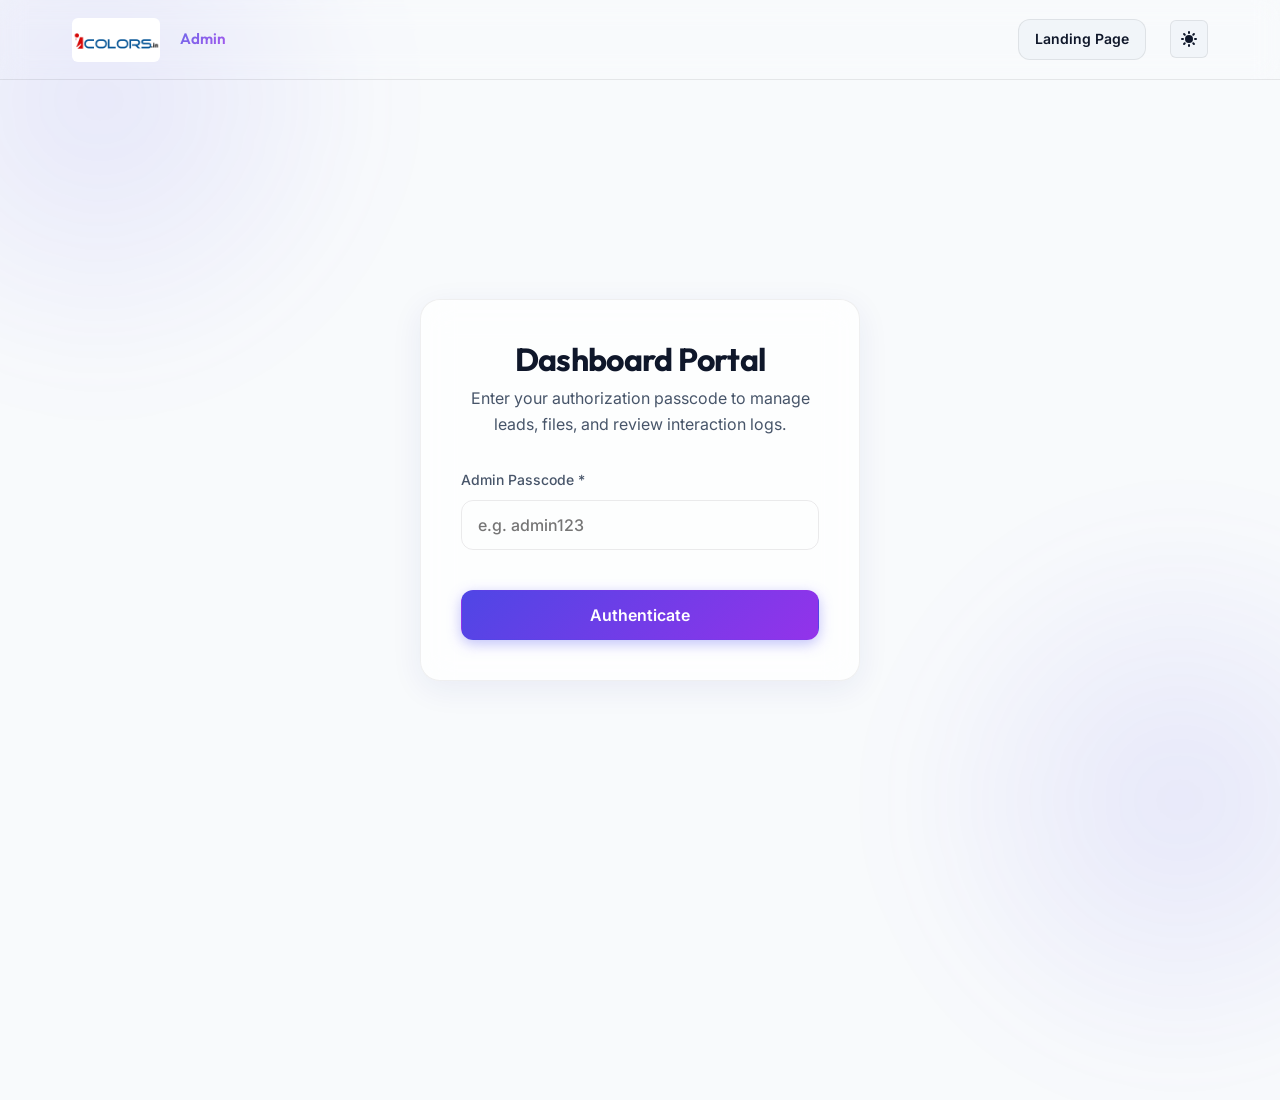
==== admin.html @ 18c03196 "Initial commit of iColors document portal" ====
<!DOCTYPE html>
<html lang="en" data-theme="dark">
<head>
  <meta charset="UTF-8">
  <meta name="viewport" content="width=device-width, initial-scale=1.0">
  <meta name="robots" content="noindex, nofollow">
  
  <title>iColors | Admin Dashboard</title>
  
  <!-- Styles -->
  <link rel="stylesheet" href="style.css?v=1.0.2">
</head>
<body>

  <!-- Background Glowing Elements -->
  <div class="bg-glow bg-glow-1"></div>
  <div class="bg-glow bg-glow-2"></div>

  <!-- Setup Banner (managed by app.js) -->

  <!-- Header / Nav for Dashboard -->
  <header class="navbar">
    <div class="container">
      <div class="logo-container" onclick="window.location.reload()">
        <img src="logo.jpeg" alt="iColors Logo" class="logo-img">
        <span style="font-size: 0.95rem; font-weight: 600; opacity: 0.8; margin-left: 0.5rem; background: var(--accent-gradient); -webkit-background-clip: text; -webkit-text-fill-color: transparent;">Admin</span>
      </div>
      <div class="nav-actions">
        <a href="index.html" class="btn btn-secondary" style="padding: 0.5rem 1rem; font-size: 0.875rem;">Landing Page</a>
        <button id="theme-toggle" class="theme-toggle-btn" aria-label="Toggle Theme">
          <svg class="moon-icon" viewBox="0 0 20 20" fill="currentColor">
            <path d="M17.293 13.293A8 8 0 016.707 2.707a8.001 8.001 0 1010.586 10.586z"></path>
          </svg>
          <svg class="sun-icon" viewBox="0 0 20 20" fill="currentColor">
            <path fill-rule="evenodd" d="M10 2a1 1 0 011 1v1a1 1 0 11-2 0V3a1 1 0 011-1zm4 8a4 4 0 11-8 0 4 4 0 018 0zm-.464 4.95l.707.707a1 1 0 001.414-1.414l-.707-.707a1 1 0 00-1.414 1.414zm2.12-10.607a1 1 0 010 1.414l-.706.707a1 1 0 11-1.414-1.414l.707-.707a1 1 0 011.414 0zM17 11a1 1 0 100-2h-1a1 1 0 100 2h1zm-7 4a1 1 0 011 1v1a1 1 0 11-2 0v-1a1 1 0 011-1zM5.05 6.464A1 1 0 106.46 5.05l-.707-.707a1 1 0 00-1.414 1.414l.707.707zm1.414 8.486l-.707.707a1 1 0 01-1.414-1.414l.707-.707a1 1 0 011.414 1.414zM4 11a1 1 0 100-2H3a1 1 0 000 2h1z" clip-rule="evenodd"></path>
          </svg>
        </button>
      </div>
    </div>
  </header>

  <!-- Login Section (Unauthenticated state) -->
  <main id="admin-login-section" class="admin-login-wrapper">
    <div class="glass-card login-card">
      <div class="login-header">
        <h2>Dashboard Portal</h2>
        <p>Enter your authorization passcode to manage leads, files, and review interaction logs.</p>
      </div>
      <form id="admin-login-form">
        <div class="form-group">
          <label for="passcode" class="form-label">Admin Passcode *</label>
          <input type="password" id="passcode" class="form-input" placeholder="e.g. admin123" required>
        </div>
        <button type="submit" class="btn btn-primary" style="width: 100%; margin-top: 1rem; padding: 0.9rem;">
          <span>Authenticate</span>
        </button>
      </form>
    </div>
  </main>

  <!-- Dashboard Section (Authenticated state) -->
  <main id="admin-dashboard-section" class="admin-layout" style="display: none;">
    <!-- Sidebar Navigation -->
    <aside class="admin-sidebar">
      <div class="sidebar-link active" data-target="sec-analytics">
        <svg fill="none" stroke="currentColor" viewBox="0 0 24 24"><path stroke-linecap="round" stroke-linejoin="round" stroke-width="2" d="M9 19v-6a2 2 0 00-2-2H5a2 2 0 00-2 2v6a2 2 0 002 2h2a2 2 0 002-2zm0 0V9a2 2 0 012-2h2a2 2 0 012 2v10m-6 0a2 2 0 002 2h2a2 2 0 002-2m0 0V5a2 2 0 012-2h2a2 2 0 012 2v14a2 2 0 01-2 2h-2a2 2 0 01-2-2z"></path></svg>
        <span>Analytics</span>
      </div>
      <div class="sidebar-link" data-target="sec-leads">
        <svg fill="none" stroke="currentColor" viewBox="0 0 24 24"><path stroke-linecap="round" stroke-linejoin="round" stroke-width="2" d="M12 4.354a4 4 0 110 5.292M15 21H3v-1a6 6 0 0112 0v1zm0 0h6v-1a6 6 0 00-9-5.197M13 7a4 4 0 11-8 0 4 4 0 018 0z"></path></svg>
        <span>Leads</span>
      </div>
      <div class="sidebar-link" data-target="sec-documents">
        <svg fill="none" stroke="currentColor" viewBox="0 0 24 24"><path stroke-linecap="round" stroke-linejoin="round" stroke-width="2" d="M12 10v6m0 0l-3-3m3 3l3-3m2 8H7a2 2 0 01-2-2V5a2 2 0 012-2h5.586a1 1 0 01.707.293l5.414 5.414a1 1 0 01.293.707V19a2 2 0 01-2 2z"></path></svg>
        <span>Documents</span>
      </div>
      <div class="sidebar-link" data-target="sec-logs">
        <svg fill="none" stroke="currentColor" viewBox="0 0 24 24"><path stroke-linecap="round" stroke-linejoin="round" stroke-width="2" d="M12 8v4l3 3m6-3a9 9 0 11-18 0 9 9 0 0118 0z"></path></svg>
        <span>Access Logs</span>
      </div>
      
      <div style="margin-top: auto; border-top: 1px solid var(--border-color); padding-top: 1rem;">
        <div class="sidebar-link" id="admin-logout-btn" style="color: var(--danger);">
          <svg fill="none" stroke="currentColor" viewBox="0 0 24 24"><path stroke-linecap="round" stroke-linejoin="round" stroke-width="2" d="M17 16l4-4m0 0l-4-4m4 4H7m6 4v1a3 3 0 01-3 3H6a3 3 0 01-3-3V7a3 3 0 013-3h4a3 3 0 013 3v1"></path></svg>
          <span>Log Out</span>
        </div>
      </div>
    </aside>

    <!-- Main Content Workspace -->
    <section class="admin-content">
      
      <!-- SECTION: ANALYTICS -->
      <div id="sec-analytics" class="dashboard-section active">
        <h2 style="margin-bottom: 2rem;">Overview & Analytics</h2>
        
        <!-- Metrics Stats Grid -->
        <div class="stats-grid">
          <div class="stat-card">
            <div class="stat-header">
              <span>Total Leads</span>
              <svg fill="none" stroke="currentColor" viewBox="0 0 24 24"><path stroke-linecap="round" stroke-linejoin="round" stroke-width="2" d="M17 20h5v-2a3 3 0 00-5.356-1.857M17 20H7m10 0v-2c0-.656-.126-1.283-.356-1.857M7 20H2v-2a3 3 0 015.356-1.857M7 20v-2c0-.656.126-1.283.356-1.857m0 0a5.002 5.002 0 019.288 0M15 7a3 3 0 11-6 0 3 3 0 016 0zm6 3a2 2 0 11-4 0 2 2 0 014 0zM7 10a2 2 0 11-4 0 2 2 0 014 0z"></path></svg>
            </div>
            <div>
              <div class="stat-value" id="stat-total-leads">-</div>
              <div class="stat-trend up">
                <svg fill="currentColor" viewBox="0 0 20 20" style="width: 14px; height: 14px;"><path fill-rule="evenodd" d="M12 7a1 1 0 110-2h5a1 1 0 011 1v5a1 1 0 11-2 0V8.414l-4.293 4.293a1 1 0 01-1.414 0L8 10.414l-4.293 4.293a1 1 0 01-1.414-1.414l5-5a1 1 0 011.414 0L9 10.586 12.586 7H12z" clip-rule="evenodd"></path></svg>
                <span>Growth active</span>
              </div>
            </div>
          </div>
          <div class="stat-card">
            <div class="stat-header">
              <span>Leads Today</span>
              <svg fill="none" stroke="currentColor" viewBox="0 0 24 24"><path stroke-linecap="round" stroke-linejoin="round" stroke-width="2" d="M8 7V3m8 4V3m-9 8h10M5 21h14a2 2 0 002-2V7a2 2 0 00-2-2H5a2 2 0 00-2 2v12a2 2 0 002 2z"></path></svg>
            </div>
            <div>
              <div class="stat-value" id="stat-today-leads">-</div>
              <div class="stat-trend" style="color: var(--text-muted);">
                <span>Current day's capture</span>
              </div>
            </div>
          </div>
          <div class="stat-card">
            <div class="stat-header">
              <span>Leads This Week</span>
              <svg fill="none" stroke="currentColor" viewBox="0 0 24 24"><path stroke-linecap="round" stroke-linejoin="round" stroke-width="2" d="M9 19v-6a2 2 0 00-2-2H5a2 2 0 00-2 2v6a2 2 0 002 2h2a2 2 0 002-2zm0 0V9a2 2 0 012-2h2a2 2 0 012 2v10m-6 0a2 2 0 002 2h2a2 2 0 002-2m0 0V5a2 2 0 012-2h2a2 2 0 012 2v14a2 2 0 01-2 2h-2a2 2 0 01-2-2z"></path></svg>
            </div>
            <div>
              <div class="stat-value" id="stat-weekly-leads">-</div>
              <div class="stat-trend" style="color: var(--text-muted);">
                <span>Last 7 days total</span>
              </div>
            </div>
          </div>
          <div class="stat-card">
            <div class="stat-header">
              <span>Leads This Month</span>
              <svg fill="none" stroke="currentColor" viewBox="0 0 24 24"><path stroke-linecap="round" stroke-linejoin="round" stroke-width="2" d="M12 8c-1.657 0-3 .895-3 2s1.343 2 3 2 3 .895 3 2-1.343 2-3 2m0-8c1.11 0 2.08.402 2.599 1M12 8V7m0 1v8m0 0v1m0-1c-1.11 0-2.08-.402-2.599-1M12 16v1m-4-6h12m-5-7L8 18H5l12-14h3"></path></svg>
            </div>
            <div>
              <div class="stat-value" id="stat-monthly-leads">-</div>
              <div class="stat-trend" style="color: var(--text-muted);">
                <span>Last 30 days total</span>
              </div>
            </div>
          </div>
        </div>

        <!-- Charts Grid -->
        <div class="analytics-grid">
          <!-- Top Documents Accessed -->
          <div class="table-card" style="padding: 1.5rem; margin-bottom: 0;">
            <h3 style="margin-bottom: 1.5rem; font-size: 1.25rem;">Top Accessed Resources</h3>
            <div class="top-docs-list" id="analytics-top-docs">
              <!-- Rendered Dynamically -->
            </div>
          </div>
          
          <!-- Conversion Ratios -->
          <div class="table-card" style="padding: 1.5rem; margin-bottom: 0; display: flex; flex-direction: column; justify-content: space-between;">
            <div>
              <h3 style="margin-bottom: 0.5rem; font-size: 1.25rem;">Conversion Rate</h3>
              <p style="color: var(--text-muted); font-size: 0.85rem; margin-bottom: 1.5rem;">Ratio of registered leads who active accessed at least one file portal document.</p>
            </div>
            
            <div style="text-align: center; padding: 1.5rem 0;">
              <div style="font-size: 4rem; font-weight: 800; font-family: var(--font-heading); color: var(--accent-light); line-height: 1;" id="analytics-conversion-rate">0%</div>
              <div style="font-size: 0.85rem; font-weight: 600; color: var(--text-muted); margin-top: 0.5rem;" id="analytics-conversion-fraction">0 out of 0 Leads</div>
            </div>
            
            <div class="progress-bar-bg" style="height: 8px;">
              <div class="progress-bar" id="analytics-conversion-bar" style="width: 0%"></div>
            </div>
          </div>
        </div>
      </div>

      <!-- SECTION: LEADS -->
      <div id="sec-leads" class="dashboard-section">
        <div style="display: flex; justify-content: space-between; align-items: center; margin-bottom: 2rem;">
          <h2>Lead Management</h2>
          <button id="leads-export-btn" class="btn btn-secondary">
            <svg fill="none" stroke="currentColor" viewBox="0 0 24 24" style="width: 18px; height: 18px;"><path stroke-linecap="round" stroke-linejoin="round" stroke-width="2" d="M4 16v1a3 3 0 003 3h10a3 3 0 003-3v-1m-4-4l-4 4m0 0l-4-4m4 4V4"></path></svg>
            <span>Export CSV</span>
          </button>
        </div>

        <div class="table-card">
          <!-- Filters Toolbar -->
          <div class="table-header-row">
            <div class="search-wrapper">
              <svg fill="none" stroke="currentColor" viewBox="0 0 24 24"><path stroke-linecap="round" stroke-linejoin="round" stroke-width="2.5" d="M21 21l-6-6m2-5a7 7 0 11-14 0 7 7 0 0114 0z"></path></svg>
              <input type="text" id="leads-search" class="search-input" placeholder="Search by name, email, company...">
            </div>
            <div style="display: flex; gap: 1rem;">
              <select id="leads-filter-device" class="form-input" style="padding: 0.5rem 1.5rem; width: auto; background-color: var(--bg-primary);">
                <option value="all">All Devices</option>
                <option value="Desktop">Desktop</option>
                <option value="Mobile">Mobile</option>
                <option value="Tablet">Tablet</option>
              </select>
            </div>
          </div>

          <!-- Table Content -->
          <div class="table-container">
            <table>
              <thead>
                <tr>
                  <th>Timestamp</th>
                  <th>ID</th>
                  <th>Name</th>
                  <th>Email</th>
                  <th>Phone</th>
                  <th>Company</th>
                  <th>Device</th>
                  <th>Token</th>
                </tr>
              </thead>
              <tbody id="leads-table-body">
                <!-- Rendered dynamically -->
              </tbody>
            </table>
          </div>

          <!-- Pagination -->
          <div class="pagination">
            <span id="leads-pagination-info">Showing 0-0 of 0 leads</span>
            <div class="pagination-actions">
              <button class="btn btn-secondary" id="leads-prev-btn" style="padding: 0.4rem 0.8rem; font-size: 0.8rem;">Prev</button>
              <button class="btn btn-secondary" id="leads-next-btn" style="padding: 0.4rem 0.8rem; font-size: 0.8rem;">Next</button>
            </div>
          </div>
        </div>
      </div>

      <!-- SECTION: DOCUMENTS -->
      <div id="sec-documents" class="dashboard-section">
        <div style="display: flex; justify-content: space-between; align-items: center; margin-bottom: 2rem;">
          <h2>Document Management</h2>
          <button id="add-doc-modal-btn" class="btn btn-primary">
            <svg fill="none" stroke="currentColor" viewBox="0 0 24 24" style="width: 18px; height: 18px;"><path stroke-linecap="round" stroke-linejoin="round" stroke-width="2" d="M12 4v16m8-8H4"></path></svg>
            <span>Add New Document</span>
          </button>
        </div>

        <div class="table-card">
          <div class="table-container">
            <table>
              <thead>
                <tr>
                  <th>Title</th>
                  <th>File Type</th>
                  <th>Date Added</th>
                  <th>Status</th>
                  <th style="text-align: right;">Actions</th>
                </tr>
              </thead>
              <tbody id="docs-table-body">
                <!-- Rendered dynamically -->
              </tbody>
            </table>
          </div>
        </div>
      </div>

      <!-- SECTION: ACCESS LOGS -->
      <div id="sec-logs" class="dashboard-section">
        <h2 style="margin-bottom: 2rem;">Access Logs</h2>

        <div class="table-card">
          <!-- Filters Toolbar -->
          <div class="table-header-row">
            <div class="search-wrapper">
              <svg fill="none" stroke="currentColor" viewBox="0 0 24 24"><path stroke-linecap="round" stroke-linejoin="round" stroke-width="2.5" d="M21 21l-6-6m2-5a7 7 0 11-14 0 7 7 0 0114 0z"></path></svg>
              <input type="text" id="logs-search" class="search-input" placeholder="Search by lead name, file name, token...">
            </div>
            <div>
              <select id="logs-filter-action" class="form-input" style="padding: 0.5rem 1.5rem; width: auto; background-color: var(--bg-primary);">
                <option value="all">All Actions</option>
                <option value="Opened Portal">Opened Portal</option>
                <option value="Viewed File">Viewed File</option>
                <option value="Downloaded File">Downloaded File</option>
              </select>
            </div>
          </div>

          <!-- Table Content -->
          <div class="table-container">
            <table>
              <thead>
                <tr>
                  <th>Timestamp</th>
                  <th>Lead Name</th>
                  <th>Token</th>
                  <th>Document Name</th>
                  <th>Action</th>
                </tr>
              </thead>
              <tbody id="logs-table-body">
                <!-- Rendered dynamically -->
              </tbody>
            </table>
          </div>

          <!-- Pagination -->
          <div class="pagination">
            <span id="logs-pagination-info">Showing 0-0 of 0 logs</span>
            <div class="pagination-actions">
              <button class="btn btn-secondary" id="logs-prev-btn" style="padding: 0.4rem 0.8rem; font-size: 0.8rem;">Prev</button>
              <button class="btn btn-secondary" id="logs-next-btn" style="padding: 0.4rem 0.8rem; font-size: 0.8rem;">Next</button>
            </div>
          </div>
        </div>
      </div>
      
    </section>
  </main>

  <!-- MODAL: ADD / EDIT DOCUMENT -->
  <div class="modal-overlay" id="doc-modal">
    <div class="modal-card">
      <div class="modal-header">
        <h3 id="modal-title">Add Document</h3>
        <button class="modal-close" id="doc-modal-close">&times;</button>
      </div>
      <form id="doc-form">
        <input type="hidden" id="edit-doc-id">
        <div class="modal-body">
          <div class="form-group">
            <label for="doc-title" class="form-label">Document Title *</label>
            <input type="text" id="doc-title" class="form-input" placeholder="e.g. Slide Deck Q2 Strategy" required>
          </div>
          <div class="form-group">
            <label for="doc-desc" class="form-label">Description *</label>
            <textarea id="doc-desc" class="form-input" rows="3" placeholder="Explain what is in this file..." style="resize: vertical; font-family: inherit;" required></textarea>
          </div>
          <div class="form-group">
            <label for="doc-url" class="form-label">Secure File / Folder Link (Google Drive) *</label>
            <input type="url" id="doc-url" class="form-input" placeholder="e.g. https://drive.google.com/..." required>
          </div>
          <div style="display: grid; grid-template-columns: 1fr 1fr; gap: 1rem;">
            <div class="form-group">
              <label for="doc-type" class="form-label">Resource Type *</label>
              <select id="doc-type" class="form-input" required>
                <option value="PDF">PDF Document</option>
                <option value="Spreadsheet">Spreadsheet</option>
                <option value="Presentation">Slide Presentation</option>
                <option value="Folder">Folder Directory</option>
              </select>
            </div>
            <div class="form-group">
              <label for="doc-status" class="form-label">Status *</label>
              <select id="doc-status" class="form-input" required>
                <option value="Active">Active / Visible</option>
                <option value="Inactive">Inactive / Hidden</option>
              </select>
            </div>
          </div>
        </div>
        <div class="modal-footer">
          <button type="button" class="btn btn-secondary" id="doc-modal-cancel">Cancel</button>
          <button type="submit" class="btn btn-primary" id="doc-modal-submit-btn">Save Document</button>
        </div>
      </form>
    </div>
  </div>

  <!-- Scripts -->
  <script src="app.js"></script>
  <script src="admin.js"></script>
</body>
</html>
---- style.css ----
@import url('https://fonts.googleapis.com/css2?family=Inter:wght@300;400;500;600;700&family=Outfit:wght@400;500;600;700;800&display=swap');

/* Style Tokens & Root Variables */
:root {
  /* Dark Theme Default */
  --bg-primary: #090a0f;
  --bg-secondary: #11131c;
  --bg-tertiary: #191b26;
  --text-primary: #f3f4f6;
  --text-secondary: #9ca3af;
  --text-muted: #6b7280;
  
  --accent: #6366f1;
  --accent-light: #818cf8;
  --accent-dark: #4f46e5;
  --accent-glow: rgba(99, 102, 241, 0.15);
  --accent-gradient: linear-gradient(135deg, #6366f1 0%, #a855f7 100%);
  
  --success: #10b981;
  --success-glow: rgba(16, 185, 129, 0.15);
  --warning: #f59e0b;
  --danger: #ef4444;
  --danger-glow: rgba(239, 68, 68, 0.15);
  
  --border-color: rgba(255, 255, 255, 0.08);
  --border-focus: rgba(99, 102, 241, 0.4);
  
  --glass-bg: rgba(17, 19, 28, 0.7);
  --glass-border: rgba(255, 255, 255, 0.06);
  --glass-shadow: 0 8px 32px 0 rgba(0, 0, 0, 0.37);
  
  --font-heading: 'Outfit', sans-serif;
  --font-body: 'Inter', sans-serif;
  --radius-sm: 6px;
  --radius-md: 12px;
  --radius-lg: 20px;
  --radius-xl: 30px;
  
  --transition-fast: 0.15s ease;
  --transition-normal: 0.3s cubic-bezier(0.4, 0, 0.2, 1);
  --transition-slow: 0.5s cubic-bezier(0.4, 0, 0.2, 1);
}

/* Light Theme Overrides */
[data-theme="light"] {
  --bg-primary: #f8fafc;
  --bg-secondary: #ffffff;
  --bg-tertiary: #f1f5f9;
  --text-primary: #0f172a;
  --text-secondary: #475569;
  --text-muted: #94a3b8;
  
  --accent: #4f46e5;
  --accent-light: #6366f1;
  --accent-dark: #3730a3;
  --accent-glow: rgba(79, 70, 229, 0.1);
  --accent-gradient: linear-gradient(135deg, #4f46e5 0%, #9333ea 100%);
  
  --border-color: rgba(0, 0, 0, 0.08);
  --border-focus: rgba(79, 70, 229, 0.4);
  
  --glass-bg: rgba(255, 255, 255, 0.75);
  --glass-border: rgba(0, 0, 0, 0.06);
  --glass-shadow: 0 8px 32px 0 rgba(31, 38, 135, 0.07);
}

/* Global CSS Reset & Setup */
* {
  box-sizing: border-box;
  margin: 0;
  padding: 0;
}

html, body {
  width: 100%;
  min-height: 100vh;
  font-family: var(--font-body);
  background-color: var(--bg-primary);
  color: var(--text-primary);
  transition: background-color var(--transition-normal), color var(--transition-normal);
  line-height: 1.6;
  overflow-x: hidden;
}

a {
  color: inherit;
  text-decoration: none;
}

button, input, select, textarea {
  font-family: inherit;
  font-size: inherit;
  color: inherit;
  background: none;
  border: none;
  outline: none;
}

/* Scrollbar Styling */
::-webkit-scrollbar {
  width: 8px;
  height: 8px;
}
::-webkit-scrollbar-track {
  background: var(--bg-primary);
}
::-webkit-scrollbar-thumb {
  background: var(--border-color);
  border-radius: 4px;
}
::-webkit-scrollbar-thumb:hover {
  background: var(--text-muted);
}

/* Layout Utilities */
.container {
  max-width: 1200px;
  margin: 0 auto;
  padding: 0 2rem;
  position: relative;
  z-index: 2;
}

/* Typography styles */
h1, h2, h3, h4, h5, h6 {
  font-family: var(--font-heading);
  font-weight: 700;
  letter-spacing: -0.02em;
  line-height: 1.2;
}

/* Glowing Background Blobs */
.bg-glow {
  position: absolute;
  width: 600px;
  height: 600px;
  border-radius: 50%;
  background: radial-gradient(circle, var(--accent-glow) 0%, rgba(0,0,0,0) 70%);
  z-index: 1;
  pointer-events: none;
  filter: blur(40px);
}
.bg-glow-1 { top: -200px; left: -200px; }
.bg-glow-2 { bottom: -200px; right: -200px; }

/* Navigation Bar */
.navbar {
  height: 80px;
  border-bottom: 1px solid var(--border-color);
  background-color: rgba(var(--bg-primary), 0.8);
  backdrop-filter: blur(12px);
  -webkit-backdrop-filter: blur(12px);
  position: sticky;
  top: 0;
  z-index: 100;
  transition: border-bottom var(--transition-normal);
}
.navbar .container {
  display: flex;
  justify-content: space-between;
  align-items: center;
  height: 100%;
}
.logo-container {
  display: flex;
  align-items: center;
  gap: 0.75rem;
  cursor: pointer;
}
.logo-container span {
  font-family: var(--font-heading);
  font-weight: 800;
  font-size: 1.5rem;
  background: var(--accent-gradient);
  -webkit-background-clip: text;
  -webkit-text-fill-color: transparent;
  display: inline-block;
}
.logo-svg {
  width: 32px;
  height: 32px;
  fill: url(#logoGrad);
}
.logo-img {
  height: 44px;
  width: auto;
  border-radius: var(--radius-sm);
  object-fit: contain;
}
.nav-actions {
  display: flex;
  align-items: center;
  gap: 1.5rem;
}

/* Theme Switcher Button */
.theme-toggle-btn {
  background: var(--bg-tertiary);
  border: 1px solid var(--border-color);
  padding: 0.5rem;
  border-radius: var(--radius-sm);
  cursor: pointer;
  display: flex;
  align-items: center;
  justify-content: center;
  transition: all var(--transition-fast);
  color: var(--text-primary);
}
.theme-toggle-btn:hover {
  border-color: var(--accent);
  background: var(--glass-bg);
  transform: translateY(-1px);
}
.theme-toggle-btn svg {
  width: 20px;
  height: 20px;
}
.theme-toggle-btn .sun-icon { display: none; }
[data-theme="light"] .theme-toggle-btn .moon-icon { display: none; }
[data-theme="light"] .theme-toggle-btn .sun-icon { display: block; }

/* Buttons */
.btn {
  padding: 0.75rem 1.5rem;
  border-radius: var(--radius-md);
  font-weight: 600;
  cursor: pointer;
  transition: all var(--transition-normal);
  display: inline-flex;
  align-items: center;
  justify-content: center;
  gap: 0.5rem;
  border: 1px solid transparent;
}
.btn-primary {
  background: var(--accent-gradient);
  color: #ffffff;
  box-shadow: 0 4px 14px rgba(99, 102, 241, 0.4);
}
.btn-primary:hover {
  transform: translateY(-2px);
  box-shadow: 0 6px 20px rgba(99, 102, 241, 0.6);
}
.btn-primary:active {
  transform: translateY(0);
}
.btn-secondary {
  background: var(--bg-tertiary);
  border-color: var(--border-color);
  color: var(--text-primary);
}
.btn-secondary:hover {
  background: var(--border-color);
  border-color: var(--text-muted);
  transform: translateY(-1px);
}
.btn-danger {
  background: var(--danger);
  color: white;
  box-shadow: 0 4px 14px rgba(239, 68, 68, 0.4);
}
.btn-danger:hover {
  background: #dc2626;
  transform: translateY(-1px);
}
.btn:disabled {
  opacity: 0.6;
  cursor: not-allowed;
  transform: none !important;
  box-shadow: none !important;
}

/* Glassmorphism Cards */
.glass-card {
  background: var(--glass-bg);
  backdrop-filter: blur(16px);
  -webkit-backdrop-filter: blur(16px);
  border: 1px solid var(--glass-border);
  border-radius: var(--radius-lg);
  box-shadow: var(--glass-shadow);
  padding: 2.5rem;
  transition: transform var(--transition-normal), border var(--transition-normal), box-shadow var(--transition-normal);
}
.glass-card:hover {
  border-color: rgba(99, 102, 241, 0.2);
}

/* Form Styling */
.form-group {
  margin-bottom: 1.5rem;
  position: relative;
}
.form-label {
  display: block;
  font-size: 0.875rem;
  font-weight: 500;
  margin-bottom: 0.5rem;
  color: var(--text-secondary);
  transition: color var(--transition-fast);
}
.form-input {
  width: 100%;
  padding: 0.875rem 1rem;
  border-radius: var(--radius-md);
  border: 1px solid var(--border-color);
  background: rgba(var(--bg-primary), 0.6);
  color: var(--text-primary);
  font-weight: 500;
  transition: all var(--transition-normal);
}
.form-input:focus {
  border-color: var(--accent);
  background: var(--bg-secondary);
  box-shadow: 0 0 0 4px var(--accent-glow);
}
.form-group.error .form-input {
  border-color: var(--danger);
}
.form-group.error .form-label {
  color: var(--danger);
}
.error-text {
  font-size: 0.75rem;
  color: var(--danger);
  margin-top: 0.35rem;
  display: none;
}
.form-group.error .error-text {
  display: block;
}

/* Hero Section */
.hero-layout {
  display: grid;
  grid-template-columns: 1.1fr 0.9fr;
  gap: 4rem;
  padding: 5rem 0;
  align-items: center;
}
.hero-info h1 {
  font-size: 3.5rem;
  font-weight: 800;
  line-height: 1.1;
  margin-bottom: 1.5rem;
  background: linear-gradient(to right, var(--text-primary) 30%, var(--accent-light) 100%);
  -webkit-background-clip: text;
  -webkit-text-fill-color: transparent;
}
.hero-info p {
  font-size: 1.125rem;
  color: var(--text-secondary);
  margin-bottom: 2.5rem;
  max-width: 500px;
}

/* Trust Badges */
.trust-badges {
  display: grid;
  grid-template-columns: repeat(2, 1fr);
  gap: 1.25rem;
}
.trust-badge {
  display: flex;
  align-items: center;
  gap: 0.75rem;
  background: var(--bg-secondary);
  border: 1px solid var(--border-color);
  padding: 1rem;
  border-radius: var(--radius-md);
  transition: all var(--transition-fast);
}
.trust-badge:hover {
  transform: translateY(-2px);
  border-color: var(--accent);
}
.trust-badge svg {
  width: 24px;
  height: 24px;
  color: var(--success);
}
.trust-badge-text h4 {
  font-size: 0.95rem;
  font-weight: 600;
}
.trust-badge-text p {
  font-size: 0.8rem;
  color: var(--text-muted);
  margin-bottom: 0;
}

/* Portal Welcome Header */
.portal-header {
  padding: 3rem 0 2rem;
  border-bottom: 1px solid var(--border-color);
  margin-bottom: 3rem;
  display: flex;
  justify-content: space-between;
  align-items: flex-end;
}
.portal-title h1 {
  font-size: 2.5rem;
  margin-bottom: 0.5rem;
}
.portal-title p {
  color: var(--text-secondary);
}

/* Document Filters & Search */
.controls-row {
  display: flex;
  justify-content: space-between;
  align-items: center;
  margin-bottom: 2rem;
  gap: 1rem;
  flex-wrap: wrap;
}
.search-wrapper {
  position: relative;
  flex: 1;
  max-width: 400px;
}
.search-wrapper svg {
  position: absolute;
  left: 1rem;
  top: 50%;
  transform: translateY(-50%);
  color: var(--text-muted);
  width: 18px;
  height: 18px;
  pointer-events: none;
}
.search-input {
  width: 100%;
  padding: 0.75rem 1rem 0.75rem 2.75rem;
  border: 1px solid var(--border-color);
  border-radius: var(--radius-md);
  background: var(--bg-secondary);
  transition: border-color var(--transition-fast);
}
.search-input:focus {
  border-color: var(--accent);
  box-shadow: 0 0 0 3px var(--accent-glow);
}
.filter-tabs {
  display: flex;
  gap: 0.5rem;
}
.filter-tab {
  padding: 0.5rem 1rem;
  border-radius: var(--radius-sm);
  font-size: 0.875rem;
  font-weight: 500;
  cursor: pointer;
  transition: all var(--transition-fast);
  background: var(--bg-secondary);
  border: 1px solid var(--border-color);
}
.filter-tab:hover {
  border-color: var(--text-muted);
}
.filter-tab.active {
  background: var(--accent);
  color: white;
  border-color: var(--accent);
}

/* Document Grid & Cards */
.document-grid {
  display: grid;
  grid-template-columns: repeat(auto-fill, minmax(320px, 1fr));
  gap: 2rem;
  margin-bottom: 5rem;
}
.doc-card {
  display: flex;
  flex-direction: column;
  height: 100%;
  background: var(--bg-secondary);
  border: 1px solid var(--border-color);
  border-radius: var(--radius-lg);
  overflow: hidden;
  transition: all var(--transition-normal);
  position: relative;
}
.doc-card:hover {
  transform: translateY(-5px);
  border-color: var(--accent);
  box-shadow: 0 12px 24px rgba(0, 0, 0, 0.2);
}
.doc-thumbnail {
  height: 160px;
  background: var(--bg-tertiary);
  display: flex;
  align-items: center;
  justify-content: center;
  position: relative;
  overflow: hidden;
}
.doc-thumbnail img {
  width: 100%;
  height: 100%;
  object-fit: cover;
  opacity: 0.7;
  transition: scale var(--transition-normal);
}
.doc-card:hover .doc-thumbnail img {
  scale: 1.05;
}
.doc-icon-overlay {
  position: absolute;
  width: 48px;
  height: 48px;
  border-radius: 50%;
  background: var(--accent-gradient);
  display: flex;
  align-items: center;
  justify-content: center;
  color: white;
  box-shadow: 0 4px 10px rgba(0,0,0,0.3);
}
.doc-icon-overlay svg {
  width: 24px;
  height: 24px;
}
.doc-badge {
  position: absolute;
  top: 1rem;
  right: 1rem;
  padding: 0.25rem 0.75rem;
  font-size: 0.75rem;
  font-weight: 600;
  border-radius: var(--radius-sm);
  background: rgba(0, 0, 0, 0.6);
  color: white;
  backdrop-filter: blur(4px);
}
.doc-info {
  padding: 1.5rem;
  flex-grow: 1;
  display: flex;
  flex-direction: column;
  justify-content: space-between;
}
.doc-meta {
  margin-bottom: 1.25rem;
}
.doc-title {
  font-size: 1.15rem;
  font-weight: 600;
  margin-bottom: 0.5rem;
}
.doc-desc {
  color: var(--text-secondary);
  font-size: 0.875rem;
  display: -webkit-box;
  -webkit-line-clamp: 3;
  -webkit-box-orient: vertical;
  overflow: hidden;
  height: 4.2em; /* Prevents card height distortion */
}
.doc-actions {
  display: flex;
  gap: 0.75rem;
  margin-top: auto;
}
.doc-actions .btn {
  flex: 1;
}

/* Toast Notification System */
.toast-container {
  position: fixed;
  bottom: 2rem;
  right: 2rem;
  display: flex;
  flex-direction: column;
  gap: 0.75rem;
  z-index: 9999;
}
.toast {
  padding: 1rem 1.5rem;
  border-radius: var(--radius-md);
  color: white;
  font-weight: 500;
  box-shadow: 0 10px 25px rgba(0,0,0,0.25);
  display: flex;
  align-items: center;
  gap: 0.75rem;
  min-width: 300px;
  animation: slideInRight var(--transition-normal) forwards;
  backdrop-filter: blur(8px);
}
.toast-success {
  background: rgba(16, 185, 129, 0.95);
  border: 1px solid rgba(16, 185, 129, 0.3);
}
.toast-error {
  background: rgba(239, 68, 68, 0.95);
  border: 1px solid rgba(239, 68, 68, 0.3);
}
.toast-info {
  background: rgba(99, 102, 241, 0.95);
  border: 1px solid rgba(99, 102, 241, 0.3);
}

/* Admin Login Style */
.admin-login-wrapper {
  min-height: calc(100vh - 80px);
  display: flex;
  align-items: center;
  justify-content: center;
  padding: 2rem;
}
.login-card {
  width: 100%;
  max-width: 440px;
}
.login-header {
  text-align: center;
  margin-bottom: 2rem;
}
.login-header h2 {
  font-size: 2rem;
  margin-bottom: 0.5rem;
}
.login-header p {
  color: var(--text-secondary);
}

/* Admin Dashboard Layout */
.admin-layout {
  display: grid;
  grid-template-columns: 240px 1fr;
  min-height: calc(100vh - 80px);
}
.admin-sidebar {
  border-right: 1px solid var(--border-color);
  background: var(--bg-secondary);
  padding: 2rem 1rem;
  display: flex;
  flex-direction: column;
  gap: 0.5rem;
}
.sidebar-link {
  display: flex;
  align-items: center;
  gap: 0.75rem;
  padding: 0.75rem 1rem;
  border-radius: var(--radius-sm);
  font-weight: 500;
  cursor: pointer;
  color: var(--text-secondary);
  transition: all var(--transition-fast);
}
.sidebar-link:hover {
  background: var(--bg-tertiary);
  color: var(--text-primary);
}
.sidebar-link.active {
  background: var(--accent-glow);
  color: var(--accent-light);
  border-left: 3px solid var(--accent);
}
.sidebar-link svg {
  width: 20px;
  height: 20px;
}
.admin-content {
  padding: 2.5rem;
  overflow-y: auto;
}
.dashboard-section {
  display: none;
}
.dashboard-section.active {
  display: block;
}

/* Analytics Stats Grid */
.stats-grid {
  display: grid;
  grid-template-columns: repeat(4, 1fr);
  gap: 1.5rem;
  margin-bottom: 2.5rem;
}
.stat-card {
  background: var(--bg-secondary);
  border: 1px solid var(--border-color);
  border-radius: var(--radius-md);
  padding: 1.5rem;
  display: flex;
  flex-direction: column;
  justify-content: space-between;
  transition: border-color var(--transition-fast);
}
.stat-card:hover {
  border-color: var(--accent);
}
.stat-header {
  display: flex;
  justify-content: space-between;
  align-items: center;
  color: var(--text-muted);
  margin-bottom: 1rem;
}
.stat-header span {
  font-size: 0.875rem;
  font-weight: 600;
  text-transform: uppercase;
  letter-spacing: 0.05em;
}
.stat-header svg {
  width: 22px;
  height: 22px;
}
.stat-value {
  font-size: 2.25rem;
  font-weight: 700;
  font-family: var(--font-heading);
  margin-bottom: 0.25rem;
}
.stat-trend {
  font-size: 0.75rem;
  font-weight: 600;
  display: flex;
  align-items: center;
  gap: 0.25rem;
}
.stat-trend.up { color: var(--success); }
.stat-trend.down { color: var(--danger); }

/* Table & List View */
.table-card {
  background: var(--bg-secondary);
  border: 1px solid var(--border-color);
  border-radius: var(--radius-lg);
  overflow: hidden;
  margin-bottom: 2rem;
}
.table-header-row {
  display: flex;
  justify-content: space-between;
  align-items: center;
  padding: 1.5rem;
  border-bottom: 1px solid var(--border-color);
}
.table-container {
  overflow-x: auto;
  width: 100%;
}
table {
  width: 100%;
  border-collapse: collapse;
  text-align: left;
}
th {
  background: var(--bg-tertiary);
  padding: 1rem 1.5rem;
  font-size: 0.8rem;
  font-weight: 600;
  text-transform: uppercase;
  color: var(--text-muted);
  letter-spacing: 0.05em;
  border-bottom: 1px solid var(--border-color);
}
td {
  padding: 1.15rem 1.5rem;
  border-bottom: 1px solid var(--border-color);
  font-size: 0.9rem;
  color: var(--text-secondary);
}
tr:last-child td {
  border-bottom: none;
}
tr:hover td {
  background: rgba(255, 255, 255, 0.02);
  color: var(--text-primary);
}
[data-theme="light"] tr:hover td {
  background: rgba(0, 0, 0, 0.01);
}

/* Badges */
.status-badge {
  display: inline-flex;
  align-items: center;
  padding: 0.2rem 0.6rem;
  border-radius: var(--radius-sm);
  font-size: 0.75rem;
  font-weight: 600;
}
.status-badge.active {
  background: var(--success-glow);
  color: var(--success);
}
.status-badge.inactive {
  background: var(--danger-glow);
  color: var(--danger);
}

/* Modals */
.modal-overlay {
  position: fixed;
  top: 0;
  left: 0;
  width: 100vw;
  height: 100vh;
  background: rgba(0, 0, 0, 0.7);
  backdrop-filter: blur(4px);
  z-index: 1000;
  display: flex;
  align-items: center;
  justify-content: center;
  opacity: 0;
  pointer-events: none;
  transition: opacity var(--transition-normal);
}
.modal-overlay.active {
  opacity: 1;
  pointer-events: auto;
}
.modal-card {
  background: var(--bg-secondary);
  border: 1px solid var(--border-color);
  border-radius: var(--radius-lg);
  width: 100%;
  max-width: 500px;
  box-shadow: 0 20px 40px rgba(0,0,0,0.5);
  overflow: hidden;
  transform: translateY(20px);
  transition: transform var(--transition-normal);
}
.modal-overlay.active .modal-card {
  transform: translateY(0);
}
.modal-header {
  display: flex;
  justify-content: space-between;
  align-items: center;
  padding: 1.5rem;
  border-bottom: 1px solid var(--border-color);
}
.modal-close {
  background: none;
  cursor: pointer;
  color: var(--text-muted);
  font-size: 1.5rem;
  display: flex;
  align-items: center;
}
.modal-close:hover {
  color: var(--text-primary);
}
.modal-body {
  padding: 1.5rem;
}
.modal-footer {
  display: flex;
  justify-content: flex-end;
  gap: 0.75rem;
  padding: 1.25rem 1.5rem;
  background: var(--bg-tertiary);
  border-top: 1px solid var(--border-color);
}

/* Dashboard Analytics Charts / Progress Indicators */
.analytics-grid {
  display: grid;
  grid-template-columns: 2fr 1fr;
  gap: 1.5rem;
  margin-bottom: 2rem;
}
.top-docs-list {
  display: flex;
  flex-direction: column;
  gap: 1rem;
}
.top-doc-item {
  display: flex;
  align-items: center;
  justify-content: space-between;
}
.top-doc-info {
  flex-grow: 1;
  margin-right: 1.5rem;
}
.top-doc-meta {
  display: flex;
  justify-content: space-between;
  margin-bottom: 0.35rem;
  font-size: 0.85rem;
}
.progress-bar-bg {
  height: 6px;
  background: var(--bg-tertiary);
  border-radius: 3px;
  overflow: hidden;
}
.progress-bar {
  height: 100%;
  background: var(--accent-gradient);
  border-radius: 3px;
  width: 0;
  transition: width var(--transition-slow);
}
.top-doc-count {
  font-weight: 600;
  font-size: 0.875rem;
}

/* Pagination */
.pagination {
  display: flex;
  justify-content: space-between;
  align-items: center;
  padding: 1rem 1.5rem;
  border-top: 1px solid var(--border-color);
  font-size: 0.875rem;
  color: var(--text-secondary);
}
.pagination-actions {
  display: flex;
  gap: 0.5rem;
}

/* Setup Mode Banner */
.setup-mode-banner {
  background: linear-gradient(90deg, #b45309 0%, #d97706 100%);
  color: white;
  padding: 0.5rem 1rem;
  text-align: center;
  font-size: 0.875rem;
  font-weight: 600;
  position: relative;
  z-index: 101;
  display: none;
}
.setup-mode-banner.active {
  display: block;
}
.setup-mode-banner a {
  text-decoration: underline;
  cursor: pointer;
  margin-left: 0.5rem;
}

/* Animations */
@keyframes slideInRight {
  from {
    opacity: 0;
    transform: translateX(100%);
  }
  to {
    opacity: 1;
    transform: translateX(0);
  }
}
@keyframes fadeIn {
  from { opacity: 0; }
  to { opacity: 1; }
}

/* Empty States */
.empty-state {
  text-align: center;
  padding: 4rem 2rem;
  color: var(--text-muted);
}
.empty-state svg {
  width: 48px;
  height: 48px;
  margin-bottom: 1rem;
  opacity: 0.5;
}

/* Responsive Breakpoints */
@media (max-width: 1024px) {
  .hero-layout {
    grid-template-columns: 1fr;
    gap: 3rem;
    padding: 3rem 0;
    text-align: center;
  }
  .hero-info p {
    margin-left: auto;
    margin-right: auto;
  }
  .stats-grid {
    grid-template-columns: repeat(2, 1fr);
  }
  .analytics-grid {
    grid-template-columns: 1fr;
  }
  .admin-layout {
    grid-template-columns: 1fr;
  }
  .admin-sidebar {
    flex-direction: row;
    overflow-x: auto;
    padding: 1rem;
    border-right: none;
    border-bottom: 1px solid var(--border-color);
  }
  .sidebar-link {
    white-space: nowrap;
    border-left: none !important;
    border-bottom: 3px solid transparent;
  }
  .sidebar-link.active {
    border-bottom-color: var(--accent);
  }
}

@media (max-width: 640px) {
  .hero-info h1 {
    font-size: 2.5rem;
  }
  .stats-grid {
    grid-template-columns: 1fr;
  }
  .controls-row {
    flex-direction: column;
    align-items: stretch;
  }
  .search-wrapper {
    max-width: none;
  }
  .filter-tabs {
    overflow-x: auto;
    padding-bottom: 0.5rem;
  }
  .filter-tab {
    white-space: nowrap;
  }
  .container {
    padding: 0 1rem;
  }
  .toast-container {
    left: 1rem;
    right: 1rem;
    bottom: 1rem;
  }
  .toast {
    min-width: 0;
  }
}
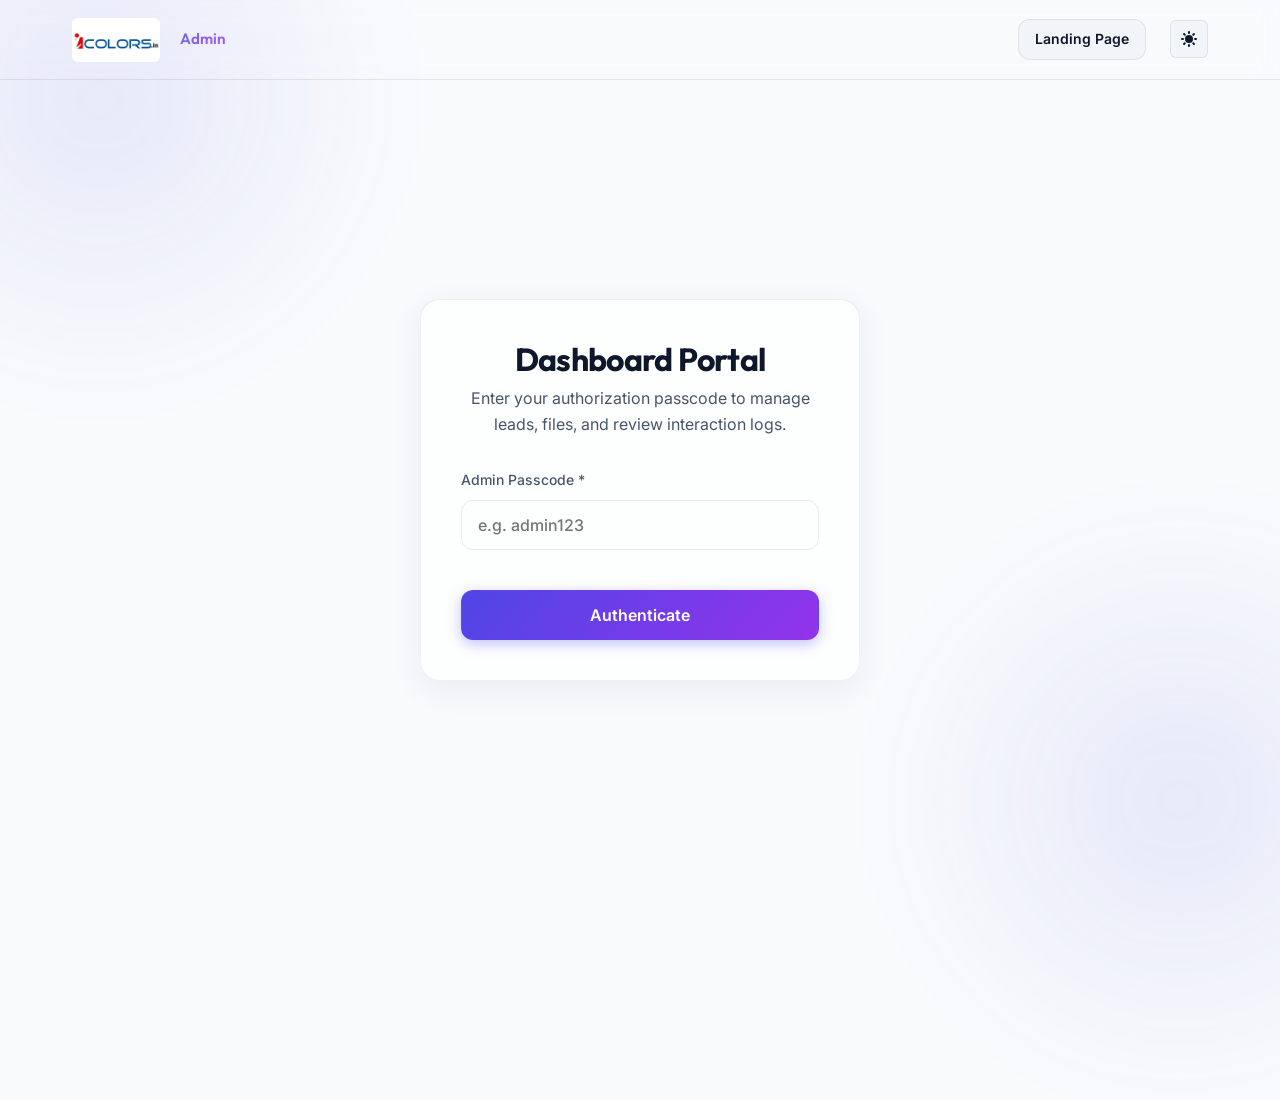
==== commit cdd4a613: "Implement on-spot Pending Approval check, logo theme blending, and iColors greeting" ====
--- a/admin.html
+++ b/admin.html
@@ -214,8 +214,10 @@
                   <th>Email</th>
                   <th>Phone</th>
                   <th>Company</th>
+                  <th>Status</th>
                   <th>Device</th>
                   <th>Token</th>
+                  <th style="text-align: right;">Action</th>
                 </tr>
               </thead>
               <tbody id="leads-table-body">
--- a/style.css
+++ b/style.css
@@ -186,6 +186,13 @@
   width: auto;
   border-radius: var(--radius-sm);
   object-fit: contain;
+  mix-blend-mode: screen;
+  filter: invert(1) brightness(1.1) contrast(1.1);
+  transition: all var(--transition-normal);
+}
+[data-theme="light"] .logo-img {
+  mix-blend-mode: multiply;
+  filter: none;
 }
 .nav-actions {
   display: flex;
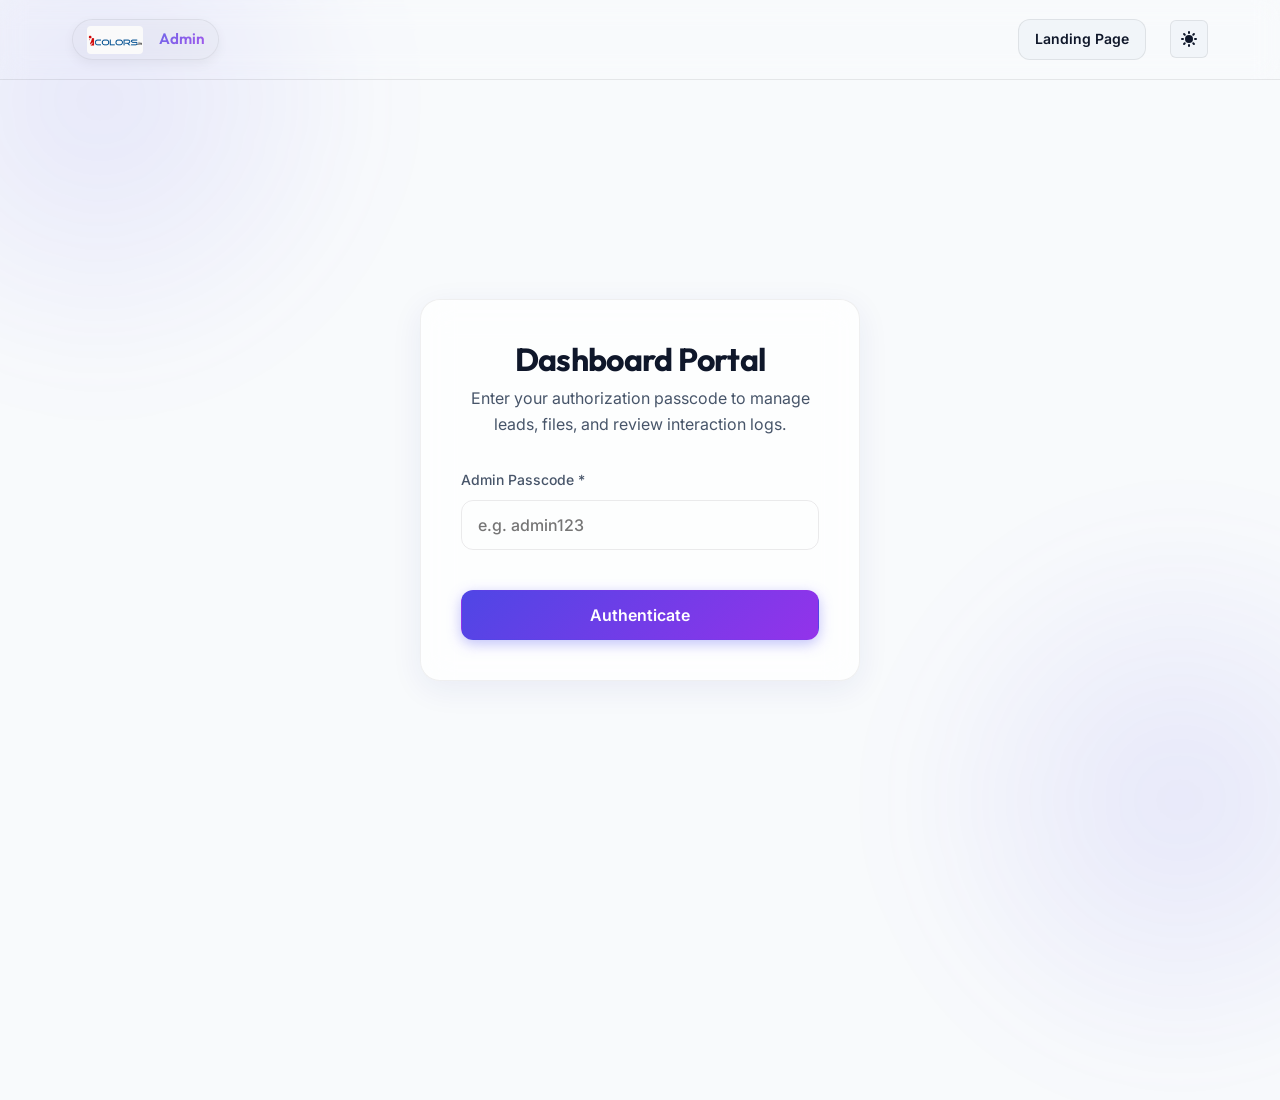
==== commit 7ce81941: "Update logo container to premium pill badge design and bump CSS cache-bust version" ====
--- a/admin.html
+++ b/admin.html
@@ -8,7 +8,7 @@
   <title>iColors | Admin Dashboard</title>
   
   <!-- Styles -->
-  <link rel="stylesheet" href="style.css?v=1.0.2">
+  <link rel="stylesheet" href="style.css?v=1.0.3">
 </head>
 <body>
 
--- a/style.css
+++ b/style.css
@@ -164,8 +164,20 @@
 .logo-container {
   display: flex;
   align-items: center;
-  gap: 0.75rem;
+  gap: 0.5rem;
   cursor: pointer;
+  padding: 0.35rem 0.85rem;
+  background: rgba(255, 255, 255, 0.03);
+  border: 1px solid rgba(255, 255, 255, 0.08);
+  border-radius: 50px;
+  box-shadow: 0 4px 12px rgba(0, 0, 0, 0.15);
+  transition: all var(--transition-normal);
+}
+.logo-container:hover {
+  background: rgba(255, 255, 255, 0.06);
+  border-color: rgba(99, 102, 241, 0.3);
+  box-shadow: 0 4px 20px rgba(99, 102, 241, 0.15);
+  transform: translateY(-1px);
 }
 .logo-container span {
   font-family: var(--font-heading);
@@ -182,13 +194,23 @@
   fill: url(#logoGrad);
 }
 .logo-img {
-  height: 44px;
+  height: 28px;
   width: auto;
-  border-radius: var(--radius-sm);
+  border-radius: 4px;
   object-fit: contain;
   mix-blend-mode: screen;
-  filter: invert(1) brightness(1.1) contrast(1.1);
+  filter: invert(1) brightness(1.15) contrast(1.15);
   transition: all var(--transition-normal);
+}
+[data-theme="light"] .logo-container {
+  background: rgba(0, 0, 0, 0.02);
+  border-color: rgba(0, 0, 0, 0.06);
+  box-shadow: 0 4px 12px rgba(0, 0, 0, 0.05);
+}
+[data-theme="light"] .logo-container:hover {
+  background: rgba(0, 0, 0, 0.04);
+  border-color: rgba(79, 70, 229, 0.2);
+  box-shadow: 0 4px 20px rgba(79, 70, 229, 0.1);
 }
 [data-theme="light"] .logo-img {
   mix-blend-mode: multiply;
